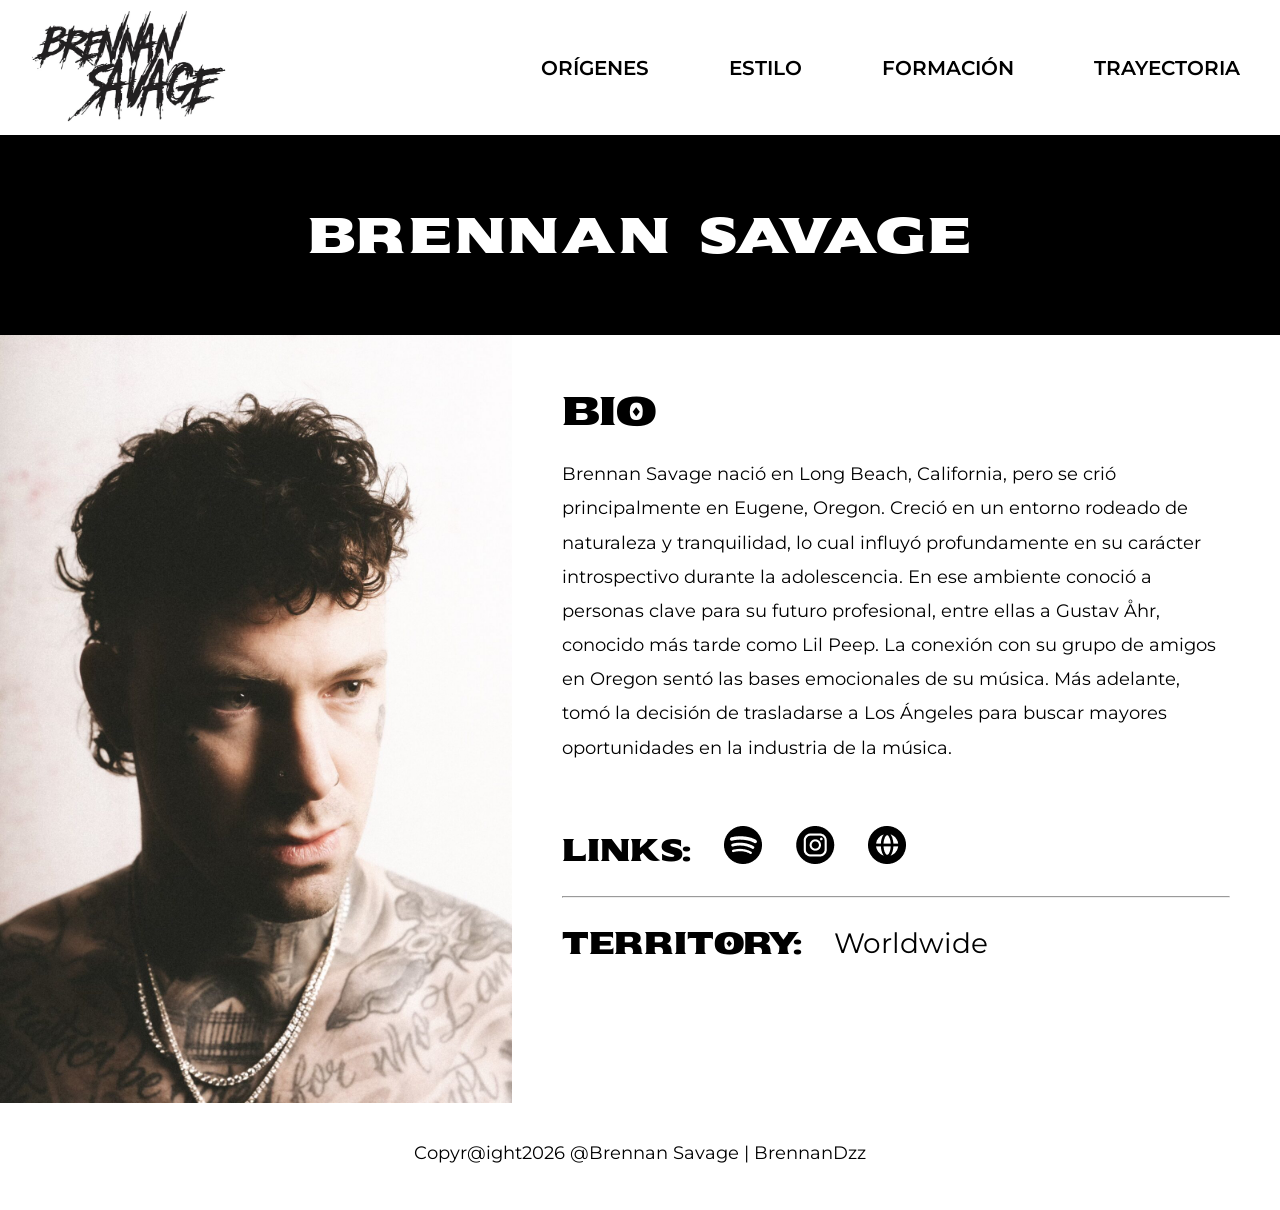
==== index.html @ d075350f "feat: add initial website files" ====
<!doctype html>
<html lang="es">
  <head>
    <meta charset="UTF-8" />
    <meta name="viewport" content="width=device-width, initial-scale=1.0" />
    <link rel="stylesheet" href="Css/style.css" />
    <link rel="preconnect" href="https://fonts.googleapis.com" />
    <link rel="preconnect" href="https://fonts.gstatic.com" crossorigin />
    <link
      href="https://fonts.googleapis.com/css2?family=Sekuya&display=swap"
      rel="stylesheet" />
    <link
      href="https://fonts.googleapis.com/css2?family=Montserrat:ital,wght@0,100..900;1,100..900&family=Sekuya&display=swap"
      rel="stylesheet" />

    <title>Brennan Sabvage</title>
  </head>
  <body>
    <div class="contenedor">
      <header>
        <img
          class="logo"
          src="Img/Logo-Brennan-Savage.webp"
          alt="logo del artista Brennan Savage" />
        <nav class="menu-nav">
          <ul>
            <li>
              <a href="index.html" target="_blank"
                rel="noopener noreferrer">Orígenes</a>
            </li>
            <li>
              <a href="estilo.html" target="_blank"
                rel="noopener noreferrer">Estilo</a>
            </li>
            <li>
              <a href="formacion.html" target="_blank"
                rel="noopener noreferrer">Formación</a>
            </li>
            <li>
              <a
                href="trayectoria.html"
                target="_blank"
                rel="noopener noreferrer">Trayectoria</a>
            </li>
          </ul>
        </nav>
      </header>
      <div class="titulo"><h1>Brennan Savage</h1></div>
      <main>
        <h2>BIO</h2>
        <p>
          Brennan Savage nació en Long Beach, California, pero se crió
          principalmente en Eugene, Oregon. Creció en un entorno rodeado de
          naturaleza y tranquilidad, lo cual influyó profundamente en su
          carácter introspectivo durante la adolescencia. En ese ambiente
          conoció a personas clave para su futuro profesional, entre ellas a
          Gustav Åhr, conocido más tarde como Lil Peep. La conexión con su grupo
          de amigos en Oregon sentó las bases emocionales de su música. Más
          adelante, tomó la decisión de trasladarse a Los Ángeles para buscar
          mayores oportunidades en la industria de la música.
        </p>

        <section class="redes-sociales">
          <h3>Links:</h3>
          <ul>
            <li>
              <a
                href="https://open.spotify.com/intl-es/artist/6SSmy635N3a4oWmPk85xpK"
                target="_blank"><img src="Img/spotify.png"
                  alt="Simbolo de spotify" /></a>
            </li>
            <li>
              <a
                href="https://www.instagram.com/brennansavage/?hl=es"
                target="_blank"
                rel="noopener noreferrer"><img src="Img/instagram.png"
                  alt="Simbolo de Instagram" /></a>
            </li>
            <li>
              <a
                href="https://www.youtube.com/brennansavage"
                target="_blank"
                rel="noopener noreferrer"><img src="Img/global.png"
                  alt="Simbolo del mundo" /></a>
            </li>
          </ul>
        </section>
        <hr />
        <section class="redes-sociales-2">
          <h3>Territory:</h3>
          <p>Worldwide</p>
        </section>
      </main>

      <aside class="Imagen-aside">
        <img
          class="Fotografia-Brennan"
          src="Img/Savage-1.jpg"
          alt="Fotografía estilo de Brennan Savage" />
      </aside>

      <footer>
        <p>
          Copyr@ight2026 @Brennan Savage |
          <a href="https://github.com/BrennanDzz/BrennanDzz1"
            target="_blank">BrennanDzz</a>
        </p>
      </footer>
    </div>
    <script src="Js/main.js"></script>
  </body>
</html>
---- Css/style.css ----
/* Selecciona todos los elementos, antes y después */
*,
*::before,
*::after {
  box-sizing: border-box;
  /* Incluye el padding y border en el ancho total */
  margin: 0;
  /* Elimina márgenes heredados */
  padding: 0;
  /* Elimina rellenos heredados */
}

/* --- */

/* Generales */
h1,
h2,
h3,
h4,
h5,
h6 {
  font-family: "Sekuya", system-ui;
  font-weight: 400;
  font-style: normal;
}

p,
a,
span,
li {
  font-size: 18px;
  font-family: "Montserrat";
  line-height: 1.8;
  margin-bottom: 10px;
}

ul li {
  list-style: none;
  margin-bottom: 0;
}

li a {
  text-decoration: none;
  font-size: 20px;
  color: black;
}

/* --- */

/* Contenedor */
.contenedor {
  max-width: 1800px;
  display: grid;
  grid-template-columns: repeat(3, 1fr);
  grid-template-rows: repeat(4, auto);
  grid-template-areas:
    "header header header"
    "titulo titulo titulo"
    "aside main main "
    "footer footer footer";
}



.contenedor-estilo {
  grid-template-areas:
    "header header header"
    "titulo titulo titulo"
    "main main aside "
    "footer footer footer";
}

.contenedor-trayectoria {

  grid-template-areas:
    "header header header"
    "titulo titulo titulo"
    "main main main"
    "footer footer footer";
}


/* --- */

/* Header  */
header {
  display: flex;
  justify-content: space-between;
  grid-area: header;

}

.menu-nav {

  grid-area: nav;
  display: flex;

}

.menu-nav ul {
  display: flex;


}

.menu-nav a {
  padding: 20px 40px;

}

header ul li {
  display: flex;
  margin-bottom: 0;
}

header ul li a {
  font-weight: 600;
  text-transform: uppercase;
  display: flex;
  align-items: center;
  margin-bottom: 0;
}

header ul li:hover {
  background-color: black;
}

header ul li:hover a {
  color: white;
}

.logo {
  width: 200px;
  margin-left: 30px;
}



/* --- */

/* Div */
.titulo {
  grid-area: titulo;
  background-color: rgba(18, 18, 18, .6);

}

div h1 {
  height: 200px;
  background-color: black;
  display: flex;
  align-items: center;
  justify-content: center;
  color: white;
  font-size: 50px;
  letter-spacing: 3px;
  grid-area: titulo;
}

.hero {
  position: relative;
  background:
    linear-gradient(rgba(0, 0, 0, 0.5), rgba(0, 0, 0, 0.5)),
    url("../Img/b-savage-ig-panoramica.webp");
  background-size: cover;
  background-position: center;
  height: 100vh;
}


/* 
.hero .difuminado{
  position: absolute;
  background-color: rgba(255, 255, 255, 0);
  z-index: 3;
  height: 100vh;
  width: 100vw;
  bottom: -500px;
  backdrop-filter: blur(5px);
  
    
}
 */
/* --- */

/* Main | Redes Sociales */
main {
  grid-area: main;
  padding: 50px;

}

main h2,
main>p {
  margin-bottom: 20px;
}

main>p {
  line-height: 1.9;
}

main section p {
  margin-bottom: 0;
}

main h2 {
  font-size: 40px;
}


.main-trayectoria {
  background-color: black;
  max-width: 1800px;
  color: white;
  margin: 0;
  grid-area: main;
  padding: 0px;
  display: grid;
  grid-template-columns: repeat(2, 1fr);
  grid-template-rows: repeat(auto, 1fr);
  grid-template-areas:
    "nube-1 nube-1"
    "section-1 section-2"
    "section-1 section-3"
    "nube-2 nube-2"
  ;

  position: relative;


}

.nubes-1 {
  grid-area: nube-1;
  margin-top: -20px;


}

.nubes-2 {
  grid-area: nube-2;
  margin-bottom: 0px;

}

.section-1 {
  grid-area: section-1;
  margin: 0 auto;
}

.section-2 {
  grid-area: section-2;
  margin: 0 auto;
}

.section-3 {
  grid-area: section-3;
  margin: 0 auto;

  transform: rotate(180deg);

}

.nubes-1,
.nubes-2 {
  position: relative;
  width: 100%;
  z-index: 30;
}

.main-trayectoria section {
  padding: 20px;
}

.main-trayectoria section ol {
  padding-left: 30px;
}

.main-trayectoria section ol li {
  margin: 0;
  font-size: 14px;
}

.main-trayectoria span {
  color: #ad030f;
}



.redes-sociales {
  display: flex;
  column-gap: 32px;
  padding-top: 40px;
  align-items: center;
}

.redes-sociales a,
.redes-sociales-2 a {
  display: block;
  margin-bottom: 0;
}

.redes-sociales ul {
  display: flex;
  column-gap: 32px;
}

.redes-sociales-2 {
  display: flex;
  column-gap: 32px;
  align-items: center;
}

.redes-sociales-2 p {
  font-size: 28px;
}

.redes-sociales h3,
.redes-sociales-2 h3 {
  font-size: 30px;
}

hr {
  border: 2px solid bottom;
  margin: 20px 0;
}

/* --- */

/* Aside | Aside - Img */
aside {
  grid-area: aside;
}

.Imagen-aside .Fotografia-Brennan {
  width: 40vw;
  max-width: 1200px;
}


/* Footer */

footer {
  display: flex;
  justify-content: center;
  padding: 30px;
  grid-area: footer;
}

.vlog {
  padding: 0;
}

.background-img-vlog {
  background-image:

    url("../Img/Vlog-Brennan.png");
  background-size: cover;
  background-position: center;
  height: 100vh;
  width: 1800px;
}


footer a {
  color: black;
  text-decoration: none;
}

footer a:hover {
  color: gainsboro;
}

/* --- */
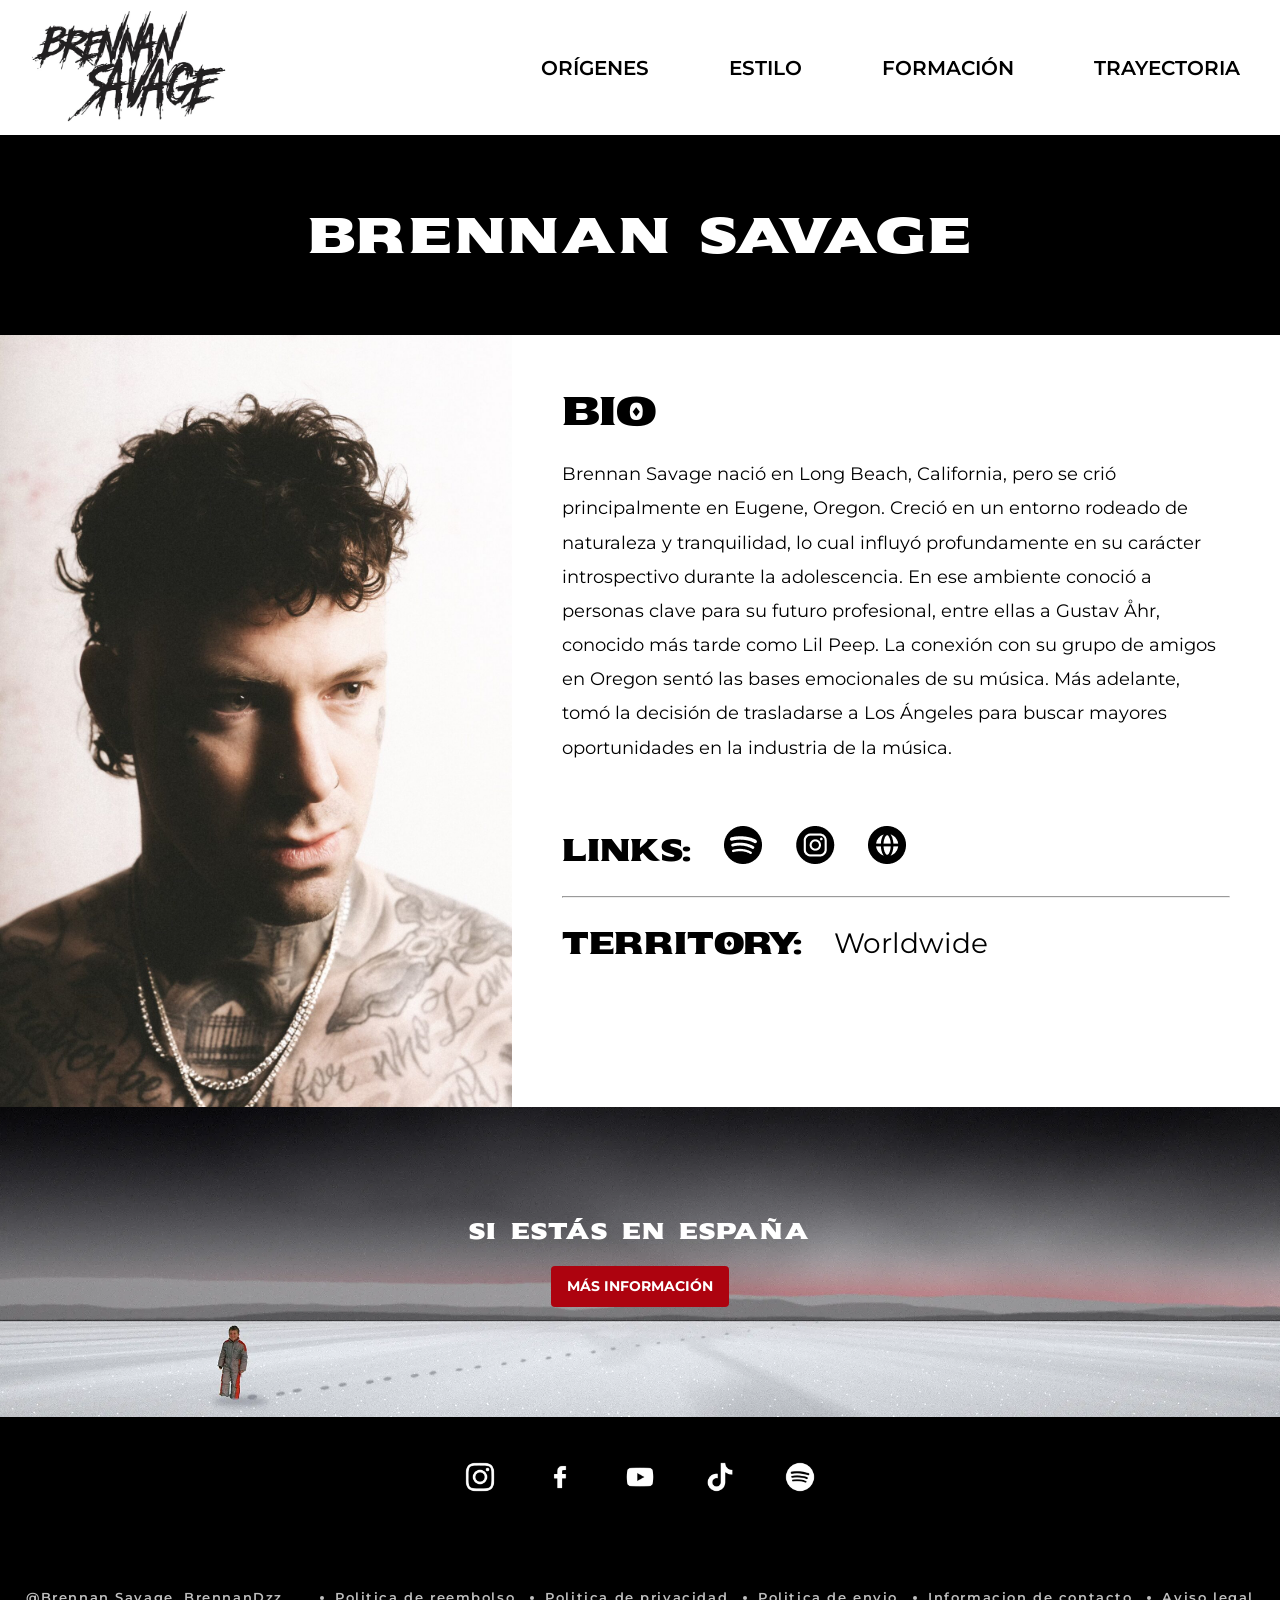
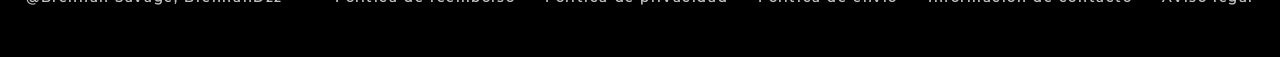
==== commit 750daaab: "feat: update index page footer" ====
--- a/index.html
+++ b/index.html
@@ -1,112 +1,127 @@
 <!doctype html>
 <html lang="es">
-  <head>
-    <meta charset="UTF-8" />
-    <meta name="viewport" content="width=device-width, initial-scale=1.0" />
-    <link rel="stylesheet" href="Css/style.css" />
-    <link rel="preconnect" href="https://fonts.googleapis.com" />
-    <link rel="preconnect" href="https://fonts.gstatic.com" crossorigin />
-    <link
-      href="https://fonts.googleapis.com/css2?family=Sekuya&display=swap"
-      rel="stylesheet" />
-    <link
-      href="https://fonts.googleapis.com/css2?family=Montserrat:ital,wght@0,100..900;1,100..900&family=Sekuya&display=swap"
-      rel="stylesheet" />
 
-    <title>Brennan Sabvage</title>
-  </head>
-  <body>
-    <div class="contenedor">
-      <header>
-        <img
-          class="logo"
-          src="Img/Logo-Brennan-Savage.webp"
-          alt="logo del artista Brennan Savage" />
-        <nav class="menu-nav">
-          <ul>
-            <li>
-              <a href="index.html" target="_blank"
-                rel="noopener noreferrer">Orígenes</a>
-            </li>
-            <li>
-              <a href="estilo.html" target="_blank"
-                rel="noopener noreferrer">Estilo</a>
-            </li>
-            <li>
-              <a href="formacion.html" target="_blank"
-                rel="noopener noreferrer">Formación</a>
-            </li>
-            <li>
-              <a
-                href="trayectoria.html"
-                target="_blank"
-                rel="noopener noreferrer">Trayectoria</a>
-            </li>
-          </ul>
-        </nav>
-      </header>
-      <div class="titulo"><h1>Brennan Savage</h1></div>
-      <main>
-        <h2>BIO</h2>
-        <p>
-          Brennan Savage nació en Long Beach, California, pero se crió
-          principalmente en Eugene, Oregon. Creció en un entorno rodeado de
-          naturaleza y tranquilidad, lo cual influyó profundamente en su
-          carácter introspectivo durante la adolescencia. En ese ambiente
-          conoció a personas clave para su futuro profesional, entre ellas a
-          Gustav Åhr, conocido más tarde como Lil Peep. La conexión con su grupo
-          de amigos en Oregon sentó las bases emocionales de su música. Más
-          adelante, tomó la decisión de trasladarse a Los Ángeles para buscar
-          mayores oportunidades en la industria de la música.
-        </p>
+<head>
+  <meta charset="UTF-8" />
+  <meta name="viewport" content="width=device-width, initial-scale=1.0" />
+  <link rel="stylesheet" href="Css/style.css" />
+  <link rel="preconnect" href="https://fonts.googleapis.com" />
+  <link rel="preconnect" href="https://fonts.gstatic.com" crossorigin />
+  <link href="https://fonts.googleapis.com/css2?family=Sekuya&display=swap" rel="stylesheet" />
+  <link
+    href="https://fonts.googleapis.com/css2?family=Montserrat:ital,wght@0,100..900;1,100..900&family=Sekuya&display=swap"
+    rel="stylesheet" />
+  <script src="https://cdnjs.cloudflare.com/ajax/libs/gsap/3.12.5/gsap.min.js"></script>
+  <title>Brennan Sabvage</title>
+</head>
 
-        <section class="redes-sociales">
-          <h3>Links:</h3>
-          <ul>
-            <li>
-              <a
-                href="https://open.spotify.com/intl-es/artist/6SSmy635N3a4oWmPk85xpK"
-                target="_blank"><img src="Img/spotify.png"
-                  alt="Simbolo de spotify" /></a>
-            </li>
-            <li>
-              <a
-                href="https://www.instagram.com/brennansavage/?hl=es"
-                target="_blank"
-                rel="noopener noreferrer"><img src="Img/instagram.png"
-                  alt="Simbolo de Instagram" /></a>
-            </li>
-            <li>
-              <a
-                href="https://www.youtube.com/brennansavage"
-                target="_blank"
-                rel="noopener noreferrer"><img src="Img/global.png"
-                  alt="Simbolo del mundo" /></a>
-            </li>
-          </ul>
-        </section>
-        <hr />
-        <section class="redes-sociales-2">
-          <h3>Territory:</h3>
-          <p>Worldwide</p>
-        </section>
-      </main>
+<body>
+  <div class="contenedor">
+    <header>
+      <img class="logo" src="Img/Logo-Brennan-Savage.webp" alt="logo del artista Brennan Savage" />
+      <nav class="menu-nav">
+        <ul>
+          <li>
+            <a href="index.html" target="_blank" rel="noopener noreferrer">Orígenes</a>
+          </li>
+          <li>
+            <a href="estilo.html" target="_blank" rel="noopener noreferrer">Estilo</a>
+          </li>
+          <li>
+            <a href="formacion.html" target="_blank" rel="noopener noreferrer">Formación</a>
+          </li>
+          <li>
+            <a href="trayectoria.html" target="_blank" rel="noopener noreferrer">Trayectoria</a>
+          </li>
+        </ul>
+      </nav>
+    </header>
+    <div class="titulo">
+      <h1>Brennan Savage</h1>
+    </div>
+    <main class="main">
+      <h2>BIO</h2>
+      <p>
+        Brennan Savage nació en Long Beach, California, pero se crió
+        principalmente en Eugene, Oregon. Creció en un entorno rodeado de
+        naturaleza y tranquilidad, lo cual influyó profundamente en su
+        carácter introspectivo durante la adolescencia. En ese ambiente
+        conoció a personas clave para su futuro profesional, entre ellas a
+        Gustav Åhr, conocido más tarde como Lil Peep. La conexión con su grupo
+        de amigos en Oregon sentó las bases emocionales de su música. Más
+        adelante, tomó la decisión de trasladarse a Los Ángeles para buscar
+        mayores oportunidades en la industria de la música.
+      </p>
 
-      <aside class="Imagen-aside">
-        <img
-          class="Fotografia-Brennan"
-          src="Img/Savage-1.jpg"
-          alt="Fotografía estilo de Brennan Savage" />
-      </aside>
+      <section class="redes-sociales">
+        <h3>Links:</h3>
+        <ul>
+          <li>
+            <a href="https://open.spotify.com/intl-es/artist/6SSmy635N3a4oWmPk85xpK" target="_blank"><img
+                src="Img/spotify.png" alt="Simbolo de spotify" /></a>
+          </li>
+          <li>
+            <a href="https://www.instagram.com/brennansavage/?hl=es" target="_blank" rel="noopener noreferrer"><img
+                src="Img/instagram.png" alt="Simbolo de Instagram" /></a>
+          </li>
+          <li>
+            <a href="https://www.youtube.com/brennansavage" target="_blank" rel="noopener noreferrer"><img
+                src="Img/global.png" alt="Simbolo del mundo" /></a>
+          </li>
+        </ul>
+      </section>
+      <hr />
+      <section class="redes-sociales-2">
+        <h3>Territory:</h3>
+        <p>Worldwide</p>
+      </section>
+    </main>
 
-      <footer>
-        <p>
-          Copyr@ight2026 @Brennan Savage |
-          <a href="https://github.com/BrennanDzz/BrennanDzz1"
-            target="_blank">BrennanDzz</a>
-        </p>
-      </footer>
-    </div>
-    <script src="Js/main.js"></script>
-  </body>
-</html>
+    <aside class="Imagen-aside">
+      <img class="Fotografia-Brennan" src="Img/Savage-1.jpg" alt="Fotografía estilo de Brennan Savage" />
+    </aside>
+
+    <footer class="vlog">
+      <div class="cta-footer">
+        <h5>Si estás en España</h5>
+        <a href="https://brennansavage.com" target="_blank">Más Información</a>
+      </div>
+      <div class="social-icon">
+        <a href="https://www.instagram.com/brennansavage/" target="_blank">
+          <img src="Img/ig-icon.png" alt="Icono de instagram">
+          <img src="Img/ig-icon-red.png" alt="Icono de instagram" class="icon-red">
+        </a>
+        <a href="https://www.facebook.com/brennansavagemusic/" target="_blank">
+          <img src="Img/fb-icon.png" alt="Icono de facebook">
+          <img src="Img/fb-icon-red.png" alt="Icono de facebook" class="icon-red">
+        </a>
+        <a href="https://www.youtube.com/brennansavage" target="_blank">
+          <img src="Img/yt-icon.png" alt="Icono de facebook">
+          <img src="Img/yt-icon-red.png" alt="Icono de Youtube" class="icon-red">
+        </a>
+        <a href="https://www.tiktok.com/@brennansavage" target="_blank">
+          <img src="Img/tiktok-icon.png" alt="Icono de facebook">
+          <img src="Img/tiktok-icon-red.png" alt="Icono de Tiktok" class="icon-red">
+        </a>
+        <a href="https://open.spotify.com/intl-es/artist/6SSmy635N3a4oWmPk85xpK" target="_blank">
+          <img src="Img/spotify-icon.png" alt="Icono de facebook">
+          <img src="Img/spotify-icon-red.png" alt="Icono de Spotify" class="icon-red">
+        </a>
+
+      </div>
+      <div class="textos-legales">
+        <small>@Brennan Savage, <a href="https://github.com/BrennanDzz" target="_blank">BrennanDzz</a></small>
+        <ul>
+          <li>Politica de reembolso</li>
+          <li>Politica de privacidad</li>
+          <li>Politica de envio</li>
+          <li>Informacion de contacto</li>
+          <li>Aviso legal</li>
+        </ul>
+      </div>
+    </footer>
+  </div>
+  <script src="Js/main.js"></script>
+</body>
+
+</html>
--- a/Css/style.css
+++ b/Css/style.css
@@ -27,7 +27,8 @@
 p,
 a,
 span,
-li {
+li,
+small {
   font-size: 18px;
   font-family: "Montserrat";
   line-height: 1.8;
@@ -60,8 +61,6 @@
     "footer footer footer";
 }
 
-
-
 .contenedor-estilo {
   grid-template-areas:
     "header header header"
@@ -71,7 +70,6 @@
 }
 
 .contenedor-trayectoria {
-
   grid-template-areas:
     "header header header"
     "titulo titulo titulo"
@@ -79,7 +77,6 @@
     "footer footer footer";
 }
 
-
 /* --- */
 
 /* Header  */
@@ -87,25 +84,19 @@
   display: flex;
   justify-content: space-between;
   grid-area: header;
-
 }
 
 .menu-nav {
-
   grid-area: nav;
   display: flex;
-
 }
 
 .menu-nav ul {
   display: flex;
-
-
 }
 
 .menu-nav a {
   padding: 20px 40px;
-
 }
 
 header ul li {
@@ -134,15 +125,12 @@
   margin-left: 30px;
 }
 
-
-
 /* --- */
 
 /* Div */
 .titulo {
   grid-area: titulo;
-  background-color: rgba(18, 18, 18, .6);
-
+  background-color: black;
 }
 
 div h1 {
@@ -164,30 +152,14 @@
     url("../Img/b-savage-ig-panoramica.webp");
   background-size: cover;
   background-position: center;
-  height: 100vh;
-}
-
-
-/* 
-.hero .difuminado{
-  position: absolute;
-  background-color: rgba(255, 255, 255, 0);
-  z-index: 3;
-  height: 100vh;
-  width: 100vw;
-  bottom: -500px;
-  backdrop-filter: blur(5px);
-  
-    
-}
- */
-/* --- */
+  aspect-ratio: 16/9;
+  mask-image: linear-gradient(to bottom, #000 95%, transparent 100%);
+}
 
 /* Main | Redes Sociales */
 main {
   grid-area: main;
   padding: 50px;
-
 }
 
 main h2,
@@ -206,7 +178,6 @@
 main h2 {
   font-size: 40px;
 }
-
 
 .main-trayectoria {
   background-color: black;
@@ -215,32 +186,37 @@
   margin: 0;
   grid-area: main;
   padding: 0px;
+}
+
+.nubes-1,
+.nubes-2 {
+  width: 100%;
+}
+
+.div-nubes {
+  grid-area: nube;
+}
+
+.div-nubes .nubes-1 {
+  mask-image: linear-gradient(to top, #000 95%, transparent 100%);
+  position: relative;
+  top: -20px;
+}
+
+.main-trayectoria .div-secciones {
   display: grid;
   grid-template-columns: repeat(2, 1fr);
   grid-template-rows: repeat(auto, 1fr);
   grid-template-areas:
-    "nube-1 nube-1"
     "section-1 section-2"
-    "section-1 section-3"
-    "nube-2 nube-2"
-  ;
-
-  position: relative;
-
-
-}
-
-.nubes-1 {
-  grid-area: nube-1;
-  margin-top: -20px;
-
-
-}
-
-.nubes-2 {
-  grid-area: nube-2;
-  margin-bottom: 0px;
-
+    "section-1 section-3";
+
+  padding: 40px 0 40px 0;
+}
+
+.div-secciones li {
+  padding: 3px 0;
+  text-transform: uppercase;
 }
 
 .section-1 {
@@ -258,14 +234,6 @@
   margin: 0 auto;
 
   transform: rotate(180deg);
-
-}
-
-.nubes-1,
-.nubes-2 {
-  position: relative;
-  width: 100%;
-  z-index: 30;
 }
 
 .main-trayectoria section {
@@ -285,8 +253,6 @@
   color: #ad030f;
 }
 
-
-
 .redes-sociales {
   display: flex;
   column-gap: 32px;
@@ -330,13 +296,14 @@
 /* Aside | Aside - Img */
 aside {
   grid-area: aside;
-}
-
-.Imagen-aside .Fotografia-Brennan {
+  height: 100%;
+}
+
+aside .Fotografia-Brennan {
   width: 40vw;
+  height: inherit;
   max-width: 1200px;
 }
-
 
 /* Footer */
 
@@ -345,22 +312,9 @@
   justify-content: center;
   padding: 30px;
   grid-area: footer;
-}
-
-.vlog {
-  padding: 0;
-}
-
-.background-img-vlog {
-  background-image:
-
-    url("../Img/Vlog-Brennan.png");
-  background-size: cover;
-  background-position: center;
-  height: 100vh;
-  width: 1800px;
-}
-
+  flex-wrap: wrap;
+  max-width: 1800px;
+}
 
 footer a {
   color: black;
@@ -371,4 +325,220 @@
   color: gainsboro;
 }
 
-/* --- */+/* Footer | Pag. Trayectoria | Vlog | YT*/
+.vlog {
+  padding: 0;
+  background-color: black;
+  width: 100%;
+}
+
+.vlog-background-img {
+  background-image: url("../Img/Vlog-Brennan.png");
+  background-size: cover;
+  background-position: center;
+  width: inherit;
+  aspect-ratio: 16/9;
+}
+
+.yt-carrusel {
+  display: flex;
+  padding: 10px 30px;
+  width: inherit;
+  height: 300px;
+  gap: 20px;
+}
+
+.yt-item {
+  width: inherit;
+  background-size: cover;
+  background-position: center;
+  display: flex;
+  align-items: center;
+  justify-content: center;
+  position: relative;
+}
+
+.yt-item:hover {
+  cursor: pointer;
+}
+
+.yt-item:first-child {
+  background-image:
+    url("../Img/trayectoria-miniatura-bn-3.png");
+}
+
+.yt-item:nth-child(2) {
+  background-image:
+    url("../Img/trayectoria-miniatura-bn-2.png");
+}
+
+.yt-item:last-child {
+  background-image:
+    url("../Img/trayectoria-miniatura-bn-1.png");
+}
+
+.yt-item:first-child::after {
+  background-image: url("../Img/trayectoria-miniatura-3.jpg");
+}
+
+.yt-item:nth-child(2)::after {
+  background-image: url("../Img/trayectoria-miniatura-2.jpg");
+}
+
+.yt-item:last-child::after {
+  background-image: url("../Img/trayectoria-miniatura-1.jpg");
+}
+
+.yt-item:first-child::after,
+.yt-item:nth-child(2)::after,
+.yt-item:last-child::after {
+  content: "";
+  position: absolute;
+  inset: 0;
+  opacity: 0;
+  background-size: cover;
+  background-position: center;
+  z-index: 10;
+  transition: opacity 0.3s ease;
+}
+
+.yt-item:first-child:hover::after,
+.yt-item:nth-child(2):hover::after,
+.yt-item:last-child:hover::after {
+  opacity: 1;
+}
+
+
+.yt-item span {
+  background-color: #ad030f;
+  color: #fff;
+  width: 60px;
+  display: flex;
+  justify-content: center;
+  align-items: center;
+  font-size: 50px;
+  border-radius: 12px;
+  height: 40px;
+  margin: 0;
+  transition: transform 0.3s ease,
+    background-color 0.3s ease;
+  z-index: 30;
+
+}
+
+.yt-item:hover span {
+  transform: scale(1.1);
+  background-color: #d00010;
+}
+
+/* Footer | Pag. Trayectoria | CTA*/
+
+.cta-footer {
+  background-image: url("../Img/banner-nieve-footer.webp");
+  background-size: cover;
+  background-position: center;
+  width: inherit;
+  min-height: 310px;
+  display: flex;
+  flex-flow: column wrap;
+  align-items: center;
+  justify-content: center;
+  row-gap: 20px;
+}
+
+.cta-footer h5 {
+  font-size: 22px;
+  letter-spacing: 2px;
+}
+
+.cta-footer a {
+  margin-bottom: 0;
+  padding: 8px 16px;
+  background-color: #ad030f;
+  border-radius: 4px;
+  font-size: 14px;
+  font-weight: 700;
+  text-transform: uppercase;
+}
+
+.cta-footer a:hover {
+  background-color: #d00010;
+}
+
+.cta-footer>* {
+  color: #fff;
+
+}
+
+/* Footer | Pag. Trayectoria | Social icon */
+
+.social-icon {
+  width: inherit;
+  display: flex;
+  align-items: center;
+  justify-content: center;
+  padding: 20px 0;
+}
+
+.social-icon a {
+  margin-bottom: 0;
+}
+
+.social-icon img {
+  width: 80px;
+  display: block;
+}
+
+.social-icon .icon-red {
+  display: none;
+  transition: opacity 0.2 ease;
+}
+
+.social-icon a:hover .icon-red {
+  display: block;
+
+}
+
+.social-icon a:hover img:not(.icon-red) {
+  display: none;
+
+}
+
+
+/* Footer | Pag. Trayectoria | Textos Legales*/
+
+.textos-legales {
+  display: flex;
+  align-items: center;
+  justify-content: space-around;
+  min-height: 120px;
+  width: inherit;
+}
+
+.textos-legales * {
+  color: #FFFFFFBF;
+  font-size: .80rem;
+  margin-bottom: 0;
+  font-weight: 600;
+  letter-spacing: .099rem;
+}
+
+.textos-legales a:hover,
+.textos-legales li:hover {
+  text-decoration: underline;
+}
+
+.textos-legales ul {
+  display: flex;
+  flex-flow: wrap;
+  gap: 2px 30px;
+}
+
+.textos-legales ul li {
+  list-style: disc;
+}
+
+
+/* --- */
+
+/* Medua Query */
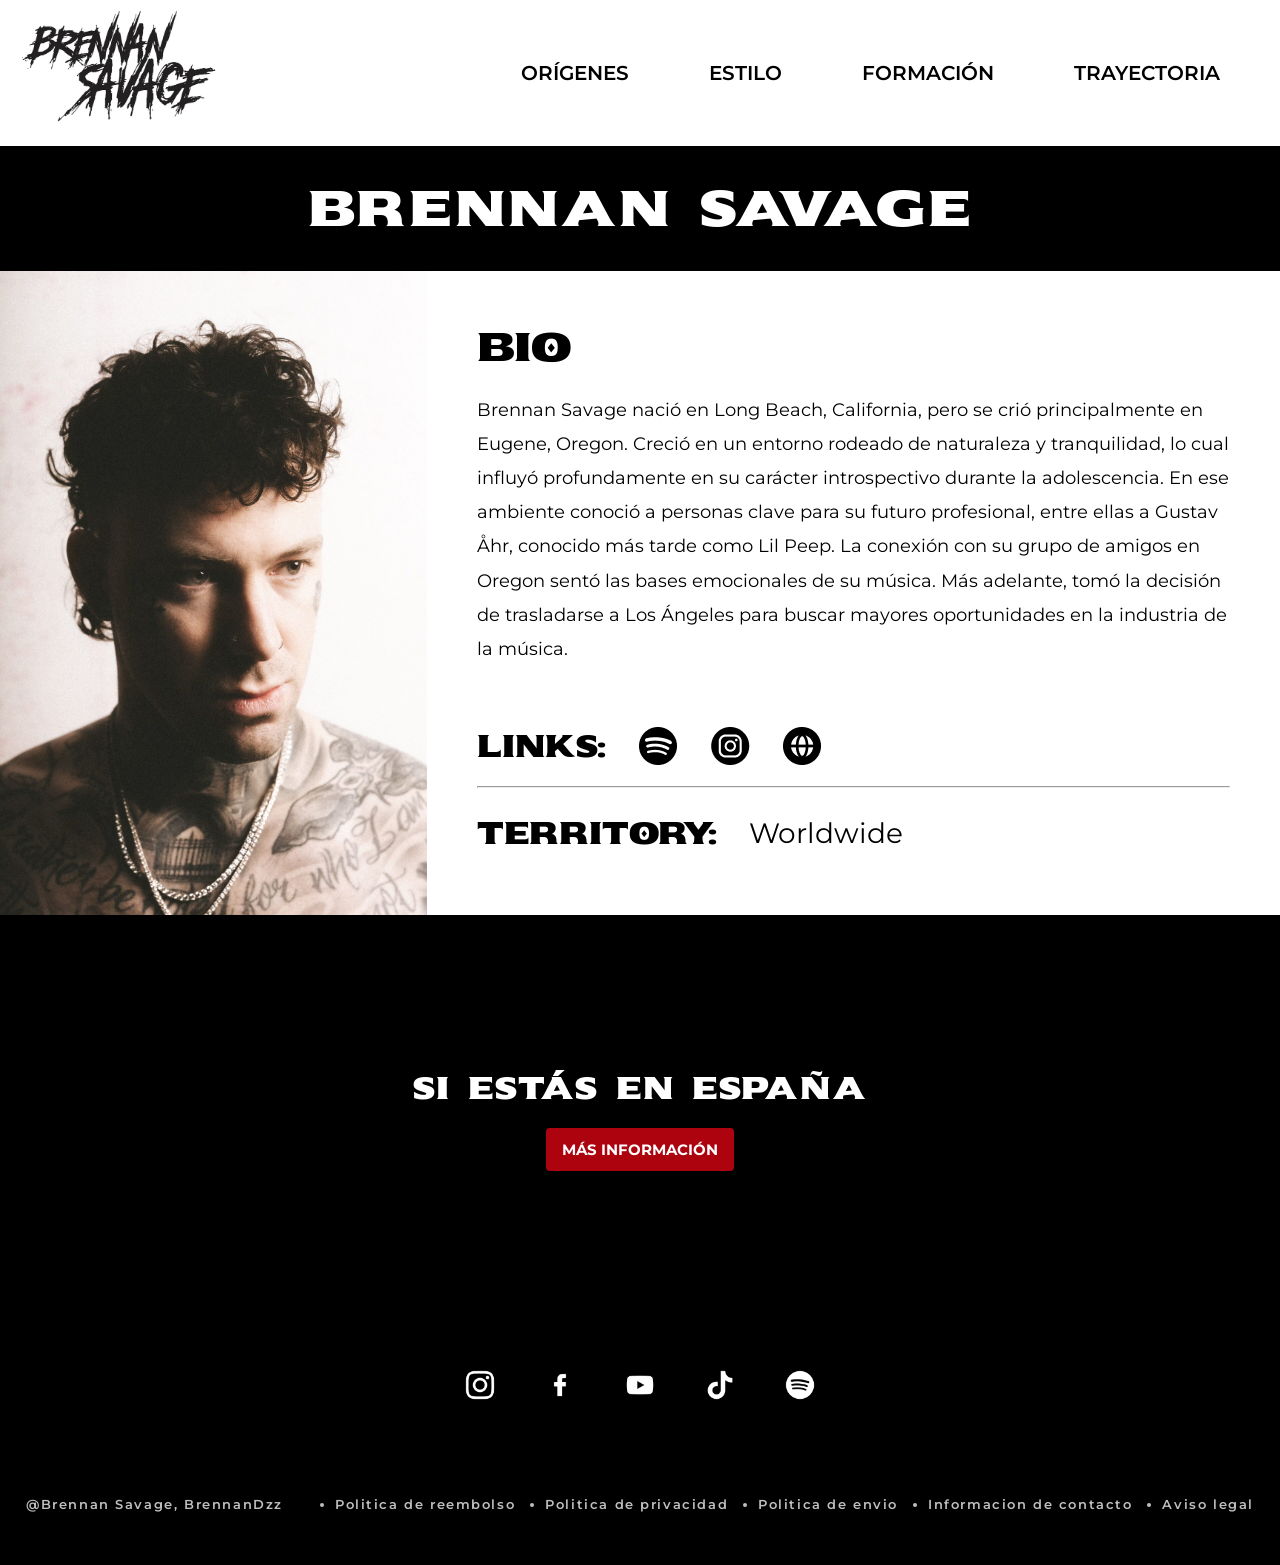
==== commit e50fde42: "feat: add responsive design to index page" ====
--- a/index.html
+++ b/index.html
@@ -18,9 +18,10 @@
 <body>
   <div class="contenedor">
     <header>
-      <img class="logo" src="Img/Logo-Brennan-Savage.webp" alt="logo del artista Brennan Savage" />
-      <nav class="menu-nav">
-        <ul>
+      <a href="index.html"><img class="logo" src="Img/Logo-Brennan-Savage.webp"
+          alt="logo del artista Brennan Savage" /></a>
+      <nav class="desktop ">
+        <ul class="menu-nav-desktop">
           <li>
             <a href="index.html" target="_blank" rel="noopener noreferrer">Orígenes</a>
           </li>
@@ -34,7 +35,28 @@
             <a href="trayectoria.html" target="_blank" rel="noopener noreferrer">Trayectoria</a>
           </li>
         </ul>
+
       </nav>
+      <!-- Nav Mobile -->
+      <nav class="mobile">
+        <button class="button-toggle">☰</button>
+        <ul class="menu-nav-mobile">
+          <li>
+            <a href="index.html" target="_blank" rel="noopener noreferrer">Orígenes</a>
+          </li>
+          <li>
+            <a href="estilo.html" target="_blank" rel="noopener noreferrer">Estilo</a>
+          </li>
+          <li>
+            <a href="formacion.html" target="_blank" rel="noopener noreferrer">Formación</a>
+          </li>
+          <li>
+            <a href="trayectoria.html" target="_blank" rel="noopener noreferrer">Trayectoria</a>
+          </li>
+        </ul>
+
+      </nav>
+      <!-- Nav Mobile -->
     </header>
     <div class="titulo">
       <h1>Brennan Savage</h1>
@@ -77,8 +99,8 @@
       </section>
     </main>
 
-    <aside class="Imagen-aside">
-      <img class="Fotografia-Brennan" src="Img/Savage-1.jpg" alt="Fotografía estilo de Brennan Savage" />
+    <aside class="imagen-aside">
+      <img class="fotografia-brennan" src="Img/Savage-1.jpg" alt="Fotografía estilo de Brennan Savage" />
     </aside>
 
     <footer class="vlog">
--- a/Css/style.css
+++ b/Css/style.css
@@ -25,7 +25,6 @@
 }
 
 p,
-a,
 span,
 li,
 small {
@@ -33,6 +32,12 @@
   font-family: "Montserrat";
   line-height: 1.8;
   margin-bottom: 10px;
+}
+
+a {
+  font-size: 18px;
+  font-family: "Montserrat";
+  line-height: 1.8;
 }
 
 ul li {
@@ -84,18 +89,21 @@
   display: flex;
   justify-content: space-between;
   grid-area: header;
-}
-
-.menu-nav {
+  position: relative;
+  width: inherit;
+  padding: 0 20px;
+}
+
+nav {
   grid-area: nav;
   display: flex;
 }
 
-.menu-nav ul {
-  display: flex;
-}
-
-.menu-nav a {
+nav ul {
+  display: flex;
+}
+
+nav a {
   padding: 20px 40px;
 }
 
@@ -109,7 +117,7 @@
   text-transform: uppercase;
   display: flex;
   align-items: center;
-  margin-bottom: 0;
+  justify-content: center;
 }
 
 header ul li:hover {
@@ -122,8 +130,15 @@
 
 .logo {
   width: 200px;
-  margin-left: 30px;
-}
+}
+
+/* Nav Mobile */
+.mobile {
+  display: none;
+}
+
+
+
 
 /* --- */
 
@@ -133,8 +148,8 @@
   background-color: black;
 }
 
-div h1 {
-  height: 200px;
+.titulo h1 {
+  padding: 30px;
   background-color: black;
   display: flex;
   align-items: center;
@@ -175,7 +190,7 @@
   margin-bottom: 0;
 }
 
-main h2 {
+h2 {
   font-size: 40px;
 }
 
@@ -262,7 +277,7 @@
 
 .redes-sociales a,
 .redes-sociales-2 a {
-  display: block;
+  display: flex;
   margin-bottom: 0;
 }
 
@@ -281,8 +296,7 @@
   font-size: 28px;
 }
 
-.redes-sociales h3,
-.redes-sociales-2 h3 {
+h3 {
   font-size: 30px;
 }
 
@@ -297,10 +311,11 @@
 aside {
   grid-area: aside;
   height: 100%;
-}
-
-aside .Fotografia-Brennan {
-  width: 40vw;
+  width: 100%;
+}
+
+aside .fotografia-brennan {
+  width: inherit;
   height: inherit;
   max-width: 1200px;
 }
@@ -330,6 +345,7 @@
   padding: 0;
   background-color: black;
   width: 100%;
+  height: 100%;
 }
 
 .vlog-background-img {
@@ -435,20 +451,25 @@
 
 .cta-footer {
   background-image: url("../Img/banner-nieve-footer.webp");
-  background-size: cover;
-  background-position: center;
-  width: inherit;
-  min-height: 310px;
+  background-size: 100% auto;
+  background-repeat: no-repeat;
+  background-position: 100% center;
+  background-attachment: fixed;
+  width: inherit;
+  min-height: 410px;
   display: flex;
   flex-flow: column wrap;
   align-items: center;
   justify-content: center;
   row-gap: 20px;
+  background-color: linear-gradient(to top, #000 95%, transparent 100%);
+
 }
 
 .cta-footer h5 {
-  font-size: 22px;
+  font-size: 30px;
   letter-spacing: 2px;
+  text-align: center;
 }
 
 .cta-footer a {
@@ -456,7 +477,7 @@
   padding: 8px 16px;
   background-color: #ad030f;
   border-radius: 4px;
-  font-size: 14px;
+  font-size: 15px;
   font-weight: 700;
   text-transform: uppercase;
 }
@@ -541,4 +562,120 @@
 
 /* --- */
 
-/* Medua Query */+
+/* Media query | Header */
+@media (max-width: 1200px) {
+
+  p{
+    font-size: 15px;
+  }
+  .redes-sociales-2 p{
+    font-size: 22px;
+  }
+  h2{
+    font-size: 30px;
+  }
+  h3, h5{
+    font-size: 22px;
+  }
+
+  main{
+    padding: 50px 20px;
+  }
+  /* Contenedor */
+  .contenedor {
+    max-width: 1200px;
+
+    grid-template-areas:
+      "header header header"
+      "titulo titulo titulo"
+      "main main main "
+      "aside aside aside"
+      "footer footer footer";
+  }
+
+  /* --- */
+  /* Header | Nav */
+  .desktop {
+    display: none;
+  }
+
+  .mobile {
+    display: flex;
+  }
+
+  .button-toggle {
+    display: block;
+    background: none;
+    border: none;
+    font-size: 3.75rem;
+    cursor: pointer;
+    color: black;
+  }
+
+  .mobile .menu-nav-mobile {
+    display: none;
+  }
+
+  .menu-nav-mobile.open {
+    display: flex;
+    flex-flow: column wrap;
+    position: absolute;
+    top: 140px;
+    left: 0;
+    box-shadow: 0px -5px black;
+    z-index: 50;
+    width: 100%;
+  }
+
+  .menu-nav-mobile li {
+    background-color: #ad030f;
+    width: inherit;
+  }
+
+  .menu-nav-mobile li a {
+    width: inherit;
+  }
+
+  /* --- */
+
+  /* Div | Titulo */
+  .titulo h1 {
+    text-align: center;
+    font-size: 28px;
+  }
+
+  /* --- */
+  /* Main */
+  .main img{
+    width: 35px;
+  }
+  /* --- */
+  /* Aside */
+
+  /* --- */
+
+  /* Footer | CTA */
+
+  .cta-footer {
+    background-image: url("../Img/banner-nieve-footer.webp");
+    background-size: cover;
+    background-repeat: no-repeat;
+    background-position: 100% center;
+    background-attachment: scroll;
+    min-height: 410px;
+  }
+
+  .cta-footer h5 {
+    padding: 0 10px;
+    font-size: 25px;
+
+  }
+  /* --- */
+  /* Footer | textos legales */
+  .textos-legales ul{
+    display: none;
+  }
+  
+  /* --- */
+}
